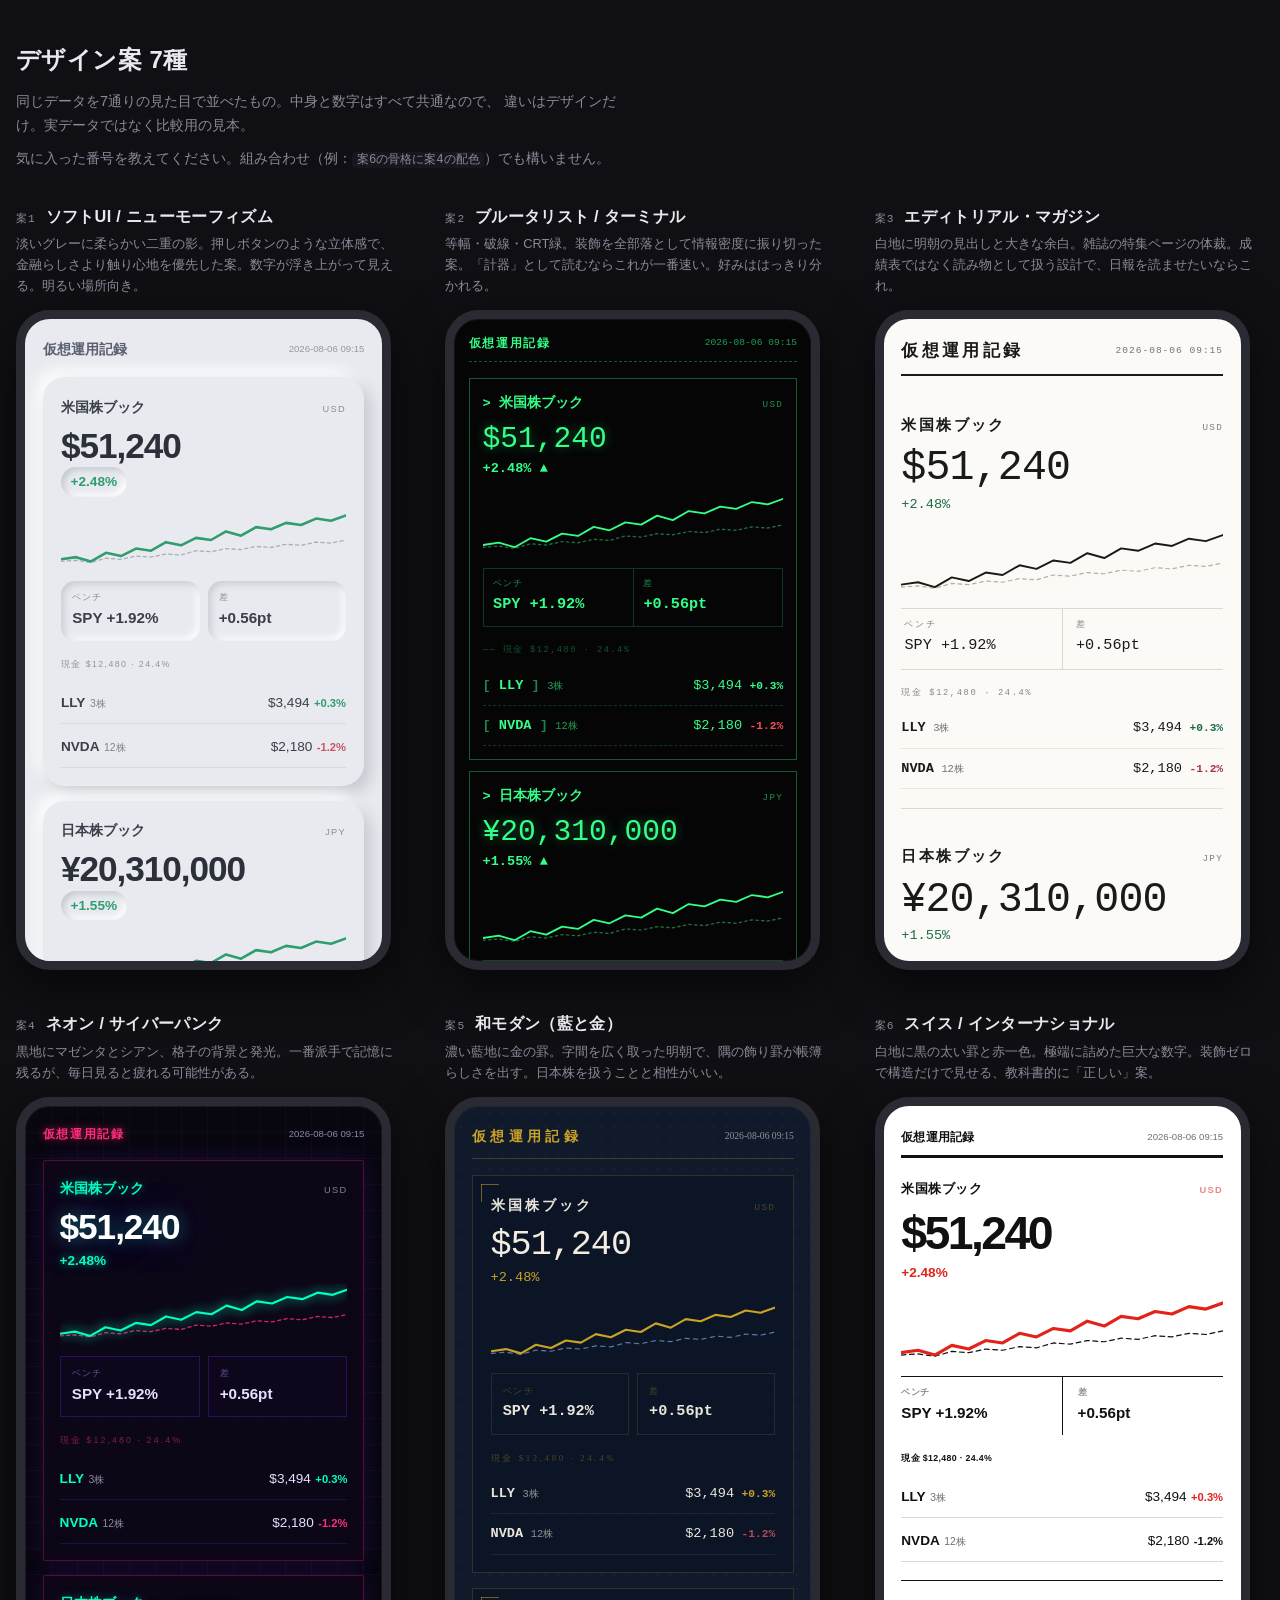
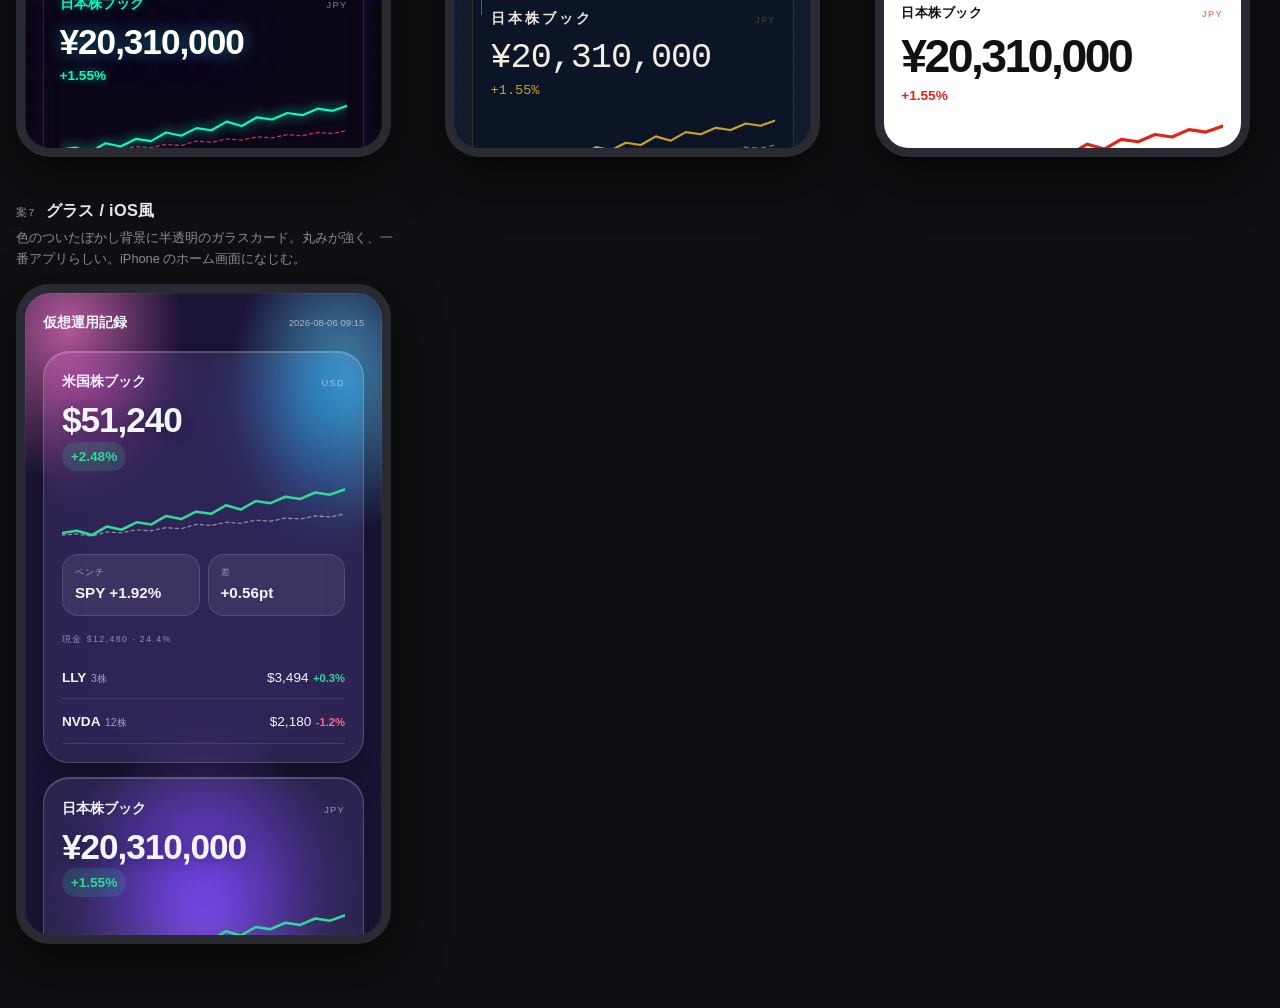
==== docs/mockups.html @ e5bb5956 "デザイン案7種の比較ページを追加 docs/mockups.html。同じデータを7通りの見た目で並べ、デザインだけを 比べられるようにした。単発で見ても判断しづらいため。  ソフトUI / ブルータ" ====
<!DOCTYPE html>
<html lang="ja">
<head>
<meta charset="utf-8">
<meta name="viewport" content="width=device-width, initial-scale=1, viewport-fit=cover">
<title>デザイン案 7種 — 仮想運用記録</title>
<meta name="color-scheme" content="dark">
<meta name="theme-color" content="#101014">
<style>
/* ===== ギャラリーの外枠。中身の7案とは配色を分けて中立にする ===== */
:root{
  --g-bg:#101014; --g-card:#17171d; --g-line:#26262f; --g-tx:#e8e8ee; --g-dim:#8a8a99;
  --g-sans:-apple-system,BlinkMacSystemFont,"Segoe UI","Hiragino Sans","Yu Gothic UI","Noto Sans JP",sans-serif;
  --g-mono:ui-monospace,SFMono-Regular,"SF Mono","Cascadia Mono",Consolas,monospace;
}
*{box-sizing:border-box}
body{margin:0;padding:0 1rem 4rem;background:var(--g-bg);color:var(--g-tx);font-family:var(--g-sans);line-height:1.7}
.wrap{max-width:78rem;margin-inline:auto}
.intro{padding:2.5rem 0 1.5rem;max-width:38rem}
.intro h1{margin:0 0 .5rem;font-size:1.5rem;letter-spacing:.02em}
.intro p{margin:.5rem 0;color:var(--g-dim);font-size:.9rem}
.intro code{font-family:var(--g-mono);font-size:.85em;background:var(--g-card);padding:.1em .4em;border-radius:4px}

.gal{display:grid;gap:2.5rem;grid-template-columns:repeat(auto-fill,minmax(340px,1fr));align-items:start}
.demo{min-width:0}
.demo-h{display:flex;align-items:baseline;gap:.6rem;margin-bottom:.15rem}
.demo-n{font-family:var(--g-mono);font-size:.7rem;color:var(--g-dim);letter-spacing:.1em}
.demo-h h2{margin:0;font-size:1.02rem;letter-spacing:.02em}
.demo>p{margin:.1rem 0 .9rem;font-size:.8rem;color:var(--g-dim);line-height:1.65}

/* 端末枠。中立のグレーにして各案の配色と干渉させない */
.frame{
  width:100%;max-width:375px;height:660px;overflow:hidden;
  border:9px solid #2a2a33;border-radius:34px;
  box-shadow:0 18px 50px #0009, inset 0 0 0 1px #ffffff0d;
}
.frame>.app{width:100%;height:100%;overflow-y:auto;scrollbar-width:none}
.frame>.app::-webkit-scrollbar{display:none}

/* ===== 全案で共通の骨格（見た目は各案のCSSが決める） ===== */
.app{padding:1.1rem}
.top{display:flex;align-items:center;justify-content:space-between;gap:.6rem;margin-bottom:1rem}
.ttl{font-size:.9rem;font-weight:650}
.sub{font-size:.6rem;opacity:.6}
.card{margin-bottom:.9rem}
.row{display:flex;align-items:baseline;justify-content:space-between;gap:.5rem}
.bk{font-size:.85rem;font-weight:650}
.ccy{font-size:.58rem;opacity:.55;letter-spacing:.14em}
.val{font-size:2.2rem;font-weight:700;letter-spacing:-.03em;font-variant-numeric:tabular-nums;line-height:1.1;margin:.5rem 0 .1rem}
.chg{font-size:.85rem;font-weight:650;font-variant-numeric:tabular-nums}
.spark{display:block;width:100%;height:auto;margin:.8rem 0 .5rem}
.spark path{fill:none;stroke-linejoin:round;stroke-linecap:round}
.stats{display:grid;grid-template-columns:1fr 1fr;gap:.5rem;margin:.7rem 0}
.st .k{font-size:.55rem;letter-spacing:.12em;opacity:.55;text-transform:uppercase}
.st .v{font-size:.95rem;font-weight:650;font-variant-numeric:tabular-nums}
.hl{font-size:.55rem;letter-spacing:.16em;opacity:.5;margin:1rem 0 .5rem;text-transform:uppercase}
.pos{display:flex;align-items:baseline;justify-content:space-between;gap:.5rem;padding:.5rem 0;font-variant-numeric:tabular-nums}
.pos .tk{font-weight:650;font-size:.85rem}
.pos .qt{font-size:.65rem;opacity:.6}
.pos .mv{font-size:.85rem}
.pos .pl{font-size:.7rem;font-weight:650}
.up{color:var(--up)} .dn{color:var(--dn)}

/* =========================================================
   案1 ソフトUI / ニューモーフィズム
   ========================================================= */
.m1{--up:#2f9e6e;--dn:#c95466;background:#e8eaef;color:#3a3f4b;
    font-family:-apple-system,"Hiragino Sans","Yu Gothic UI","Noto Sans JP",sans-serif}
.m1 .top{color:#5a6070}
.m1 .card{background:#e8eaef;border-radius:22px;padding:1.15rem;
  box-shadow:7px 7px 16px #c5c8d0, -7px -7px 16px #ffffff}
.m1 .val{color:#2b303b}
.m1 .chg{display:inline-block;padding:.2rem .6rem;border-radius:999px;background:#e8eaef;
  box-shadow:inset 3px 3px 6px #c5c8d0, inset -3px -3px 6px #fff;color:var(--up)}
.m1 .spark path.a{stroke:var(--up);stroke-width:2.4}
.m1 .spark path.b{stroke:#a8adba;stroke-width:1.2;stroke-dasharray:3 3}
.m1 .st{background:#e8eaef;border-radius:14px;padding:.6rem .7rem;
  box-shadow:inset 3px 3px 7px #c9ccd4, inset -3px -3px 7px #fff}
.m1 .pos{border-bottom:1px solid #d6d9e0}

/* =========================================================
   案2 ブルータリスト / ターミナル
   ========================================================= */
.m2{--up:#33ff88;--dn:#ff4d5e;background:#050505;color:#33ff88;
    font-family:ui-monospace,SFMono-Regular,"Cascadia Mono",Consolas,monospace}
.m2 .app{padding:.9rem}
.m2 .top{border-bottom:1px dashed #33ff8855;padding-bottom:.5rem}
.m2 .ttl{letter-spacing:.14em;text-transform:uppercase;font-size:.72rem}
.m2 .card{border:1px solid #33ff8855;padding:.8rem;margin-bottom:.7rem}
.m2 .bk::before{content:"> "}
.m2 .val{font-size:1.85rem;font-weight:400;letter-spacing:0;text-shadow:0 0 12px #33ff8866}
.m2 .chg{color:var(--up)}
.m2 .chg::after{content:" ▲"}
.m2 .spark path.a{stroke:var(--up);stroke-width:1.6}
.m2 .spark path.b{stroke:#1f6b45;stroke-width:1.2;stroke-dasharray:2 3}
.m2 .stats{gap:0;border:1px solid #33ff8833}
.m2 .st{padding:.5rem .6rem}
.m2 .st+.st{border-left:1px solid #33ff8833}
.m2 .hl{color:#33ff8899}
.m2 .hl::before{content:"── "}
.m2 .pos{border-bottom:1px dashed #33ff8833;font-size:.78rem}
.m2 .pos .tk::before{content:"[ ";opacity:.5}
.m2 .pos .tk::after{content:" ]";opacity:.5}

/* =========================================================
   案3 エディトリアル・マガジン（明るい）
   ========================================================= */
.m3{--up:#1a6b4a;--dn:#a8323f;background:#fbfaf7;color:#1a1a18;
    font-family:"Hiragino Mincho ProN","Yu Mincho","Noto Serif JP",serif}
.m3 .top{border-bottom:2px solid #1a1a18;padding-bottom:.55rem}
.m3 .ttl{font-size:1.05rem;letter-spacing:.2em}
.m3 .sub{font-family:ui-monospace,Consolas,monospace;letter-spacing:.1em}
.m3 .card{padding:1.2rem 0;border-bottom:1px solid #dcd8cf}
.m3 .bk{font-size:.95rem;letter-spacing:.16em}
.m3 .ccy{font-family:ui-monospace,Consolas,monospace}
.m3 .val{font-size:2.6rem;font-weight:400;letter-spacing:-.02em;
  font-family:ui-monospace,"SF Mono",Consolas,monospace}
.m3 .chg{color:var(--up);font-family:ui-monospace,Consolas,monospace;font-weight:400}
.m3 .spark path.a{stroke:#1a1a18;stroke-width:1.6}
.m3 .spark path.b{stroke:#b6b0a4;stroke-width:1;stroke-dasharray:3 3}
.m3 .stats{border-top:1px solid #dcd8cf;border-bottom:1px solid #dcd8cf;gap:0}
.m3 .st{padding:.6rem .2rem}
.m3 .st+.st{border-left:1px solid #dcd8cf;padding-left:.8rem}
.m3 .st .k,.m3 .hl{font-family:ui-monospace,Consolas,monospace;letter-spacing:.18em}
.m3 .st .v{font-family:ui-monospace,Consolas,monospace;font-weight:400}
.m3 .pos{border-bottom:1px solid #ebe7de;font-family:ui-monospace,Consolas,monospace;font-size:.78rem}

/* =========================================================
   案4 ネオン / サイバーパンク
   ========================================================= */
.m4{--up:#00ffc3;--dn:#ff2d78;background:#08060f;color:#e6e0ff;
    font-family:-apple-system,"Segoe UI","Hiragino Sans","Noto Sans JP",sans-serif;
    background-image:linear-gradient(#7b2dff12 1px,transparent 1px),linear-gradient(90deg,#7b2dff12 1px,transparent 1px);
    background-size:26px 26px}
.m4 .ttl{color:#ff2d78;text-shadow:0 0 10px #ff2d7899;letter-spacing:.14em;text-transform:uppercase;font-size:.75rem}
.m4 .card{border:1px solid #ff2d7844;border-radius:2px;padding:1rem;background:#0d0819cc;
  box-shadow:0 0 24px #7b2dff26, inset 0 0 30px #ff2d7808}
.m4 .bk{color:#00ffc3;text-shadow:0 0 8px #00ffc366}
.m4 .val{color:#fff;text-shadow:0 0 18px #00ffc366,0 0 40px #7b2dff66}
.m4 .chg{color:var(--up);text-shadow:0 0 10px #00ffc399}
.m4 .spark path.a{stroke:var(--up);stroke-width:2;filter:drop-shadow(0 0 5px #00ffc3)}
.m4 .spark path.b{stroke:#ff2d78;stroke-width:1.2;stroke-dasharray:3 3;opacity:.8}
.m4 .st{border:1px solid #7b2dff44;padding:.55rem .7rem;background:#12082199}
.m4 .st .k{color:#a98cff}
.m4 .hl{color:#ff2d78;letter-spacing:.24em}
.m4 .pos{border-bottom:1px solid #7b2dff33}
.m4 .pos .tk{color:#00ffc3}

/* =========================================================
   案5 和モダン（藍と金）
   ========================================================= */
.m5{--up:#c9a227;--dn:#b5495b;background:#101a2b;color:#e9e5da;
    font-family:"Hiragino Mincho ProN","Yu Mincho","Noto Serif JP",serif;
    background-image:radial-gradient(#ffffff08 1px,transparent 1px);background-size:14px 14px}
.m5 .top{border-bottom:1px solid #c9a22740;padding-bottom:.6rem}
.m5 .ttl{letter-spacing:.3em;font-size:.9rem;color:#c9a227}
.m5 .card{border:1px solid #c9a22733;padding:1.1rem;background:#0b1524cc;position:relative}
.m5 .card::before{content:"";position:absolute;top:8px;left:8px;width:18px;height:1px;background:#c9a22788}
.m5 .card::after{content:"";position:absolute;top:8px;left:8px;width:1px;height:18px;background:#c9a22788}
.m5 .bk{letter-spacing:.22em;font-size:.9rem}
.m5 .ccy{font-family:ui-monospace,Consolas,monospace;color:#c9a22799}
.m5 .val{font-family:ui-monospace,"SF Mono",Consolas,monospace;font-weight:400;color:#f2ede0}
.m5 .chg{color:var(--up);font-family:ui-monospace,Consolas,monospace;font-weight:400}
.m5 .spark path.a{stroke:#c9a227;stroke-width:2}
.m5 .spark path.b{stroke:#5b7ba6;stroke-width:1.1;stroke-dasharray:4 4}
.m5 .st{border:1px solid #c9a22726;padding:.6rem .7rem}
.m5 .st .k{color:#c9a22799;letter-spacing:.2em}
.m5 .st .v,.m5 .pos{font-family:ui-monospace,Consolas,monospace}
.m5 .hl{color:#c9a227aa;letter-spacing:.3em}
.m5 .pos{border-bottom:1px solid #c9a2271f;font-size:.78rem}

/* =========================================================
   案6 スイス / インターナショナル
   ========================================================= */
.m6{--up:#e2231a;--dn:#111;background:#fff;color:#111;
    font-family:-apple-system,"Helvetica Neue",Helvetica,"Hiragino Sans","Noto Sans JP",Arial,sans-serif}
.m6 .app{padding:1.3rem 1.1rem}
.m6 .top{border-bottom:3px solid #111;padding-bottom:.4rem;margin-bottom:1.3rem}
.m6 .ttl{font-size:.78rem;font-weight:700;letter-spacing:.02em;text-transform:uppercase}
.m6 .sub{font-weight:500}
.m6 .card{border-bottom:1px solid #111;padding-bottom:1.1rem;margin-bottom:1.3rem}
.m6 .bk{font-size:.8rem;font-weight:700;text-transform:uppercase;letter-spacing:.04em}
.m6 .ccy{font-weight:700;color:var(--up)}
.m6 .val{font-size:2.9rem;font-weight:700;letter-spacing:-.055em}
.m6 .chg{color:var(--up);font-weight:700}
.m6 .spark path.a{stroke:var(--up);stroke-width:2.6}
.m6 .spark path.b{stroke:#111;stroke-width:1;stroke-dasharray:4 3}
.m6 .stats{gap:0;border-top:1px solid #111}
.m6 .st{padding:.55rem 0}
.m6 .st+.st{padding-left:.9rem;border-left:1px solid #111}
.m6 .st .k{font-weight:700;opacity:1;color:#8a8a8a;letter-spacing:.04em}
.m6 .st .v{font-weight:700}
.m6 .hl{font-weight:700;color:#111;opacity:1;letter-spacing:.04em}
.m6 .pos{border-bottom:1px solid #d8d8d8}
.m6 .pos .tk{font-weight:700}

/* =========================================================
   案7 グラス / iOS風
   ========================================================= */
.m7{--up:#30d998;--dn:#ff6b81;color:#f2f4ff;
    font-family:-apple-system,BlinkMacSystemFont,"SF Pro Text","Hiragino Sans","Noto Sans JP",sans-serif;
    background:#1b1436;
    background-image:radial-gradient(46% 34% at 12% 6%,#ff7ac8aa,transparent 70%),
                     radial-gradient(44% 34% at 88% 14%,#5ad1ffaa,transparent 70%),
                     radial-gradient(52% 40% at 50% 96%,#8b5cffaa,transparent 72%)}
.m7 .card{background:#ffffff14;border:1px solid #ffffff2e;border-radius:26px;padding:1.15rem;
  backdrop-filter:blur(22px) saturate(1.6);-webkit-backdrop-filter:blur(22px) saturate(1.6);
  box-shadow:0 10px 34px #0000004d, inset 0 1px 0 #ffffff33}
.m7 .val{text-shadow:0 2px 14px #0000004d}
.m7 .chg{display:inline-block;padding:.18rem .55rem;border-radius:999px;background:#30d99826;color:var(--up)}
.m7 .spark path.a{stroke:var(--up);stroke-width:2.4}
.m7 .spark path.b{stroke:#ffffff77;stroke-width:1.2;stroke-dasharray:3 3}
.m7 .st{background:#ffffff12;border:1px solid #ffffff1f;border-radius:16px;padding:.6rem .75rem}
.m7 .pos{border-bottom:1px solid #ffffff1a}

@media(max-width:700px){
  .gal{grid-template-columns:1fr}
  .frame{height:620px;margin-inline:auto}
}
</style>
</head>
<body>
<div class="wrap">

<div class="intro">
  <h1>デザイン案 7種</h1>
  <p>同じデータを7通りの見た目で並べたもの。中身と数字はすべて共通なので、
     違いはデザインだけ。実データではなく比較用の見本。</p>
  <p>気に入った番号を教えてください。組み合わせ（例：<code>案6の骨格に案4の配色</code>）でも構いません。</p>
</div>

<div class="gal" id="gal"></div>

</div>

<script>
/* 骨格は全案で共通。各案は CSS だけで見た目を変えている */
const A = "M0 46 L14 44 L28 48 L42 40 L56 43 L70 36 L84 38 L98 30 L112 33 L126 26 L140 28 L154 20 L168 24 L182 16 L196 18 L210 12 L224 14 L238 8 L252 10 L266 5";
const B = "M0 48 L14 47 L28 49 L42 45 L56 46 L70 43 L84 44 L98 41 L112 42 L126 38 L140 39 L154 36 L168 37 L182 34 L196 35 L210 32 L224 33 L238 30 L252 31 L266 28";

const DESIGNS = [
  ["ソフトUI / ニューモーフィズム",
   "淡いグレーに柔らかい二重の影。押しボタンのような立体感で、金融らしさより触り心地を優先した案。数字が浮き上がって見える。明るい場所向き。"],
  ["ブルータリスト / ターミナル",
   "等幅・破線・CRT緑。装飾を全部落として情報密度に振り切った案。「計器」として読むならこれが一番速い。好みははっきり分かれる。"],
  ["エディトリアル・マガジン",
   "白地に明朝の見出しと大きな余白。雑誌の特集ページの体裁。成績表ではなく読み物として扱う設計で、日報を読ませたいならこれ。"],
  ["ネオン / サイバーパンク",
   "黒地にマゼンタとシアン、格子の背景と発光。一番派手で記憶に残るが、毎日見ると疲れる可能性がある。"],
  ["和モダン（藍と金）",
   "濃い藍地に金の罫。字間を広く取った明朝で、隅の飾り罫が帳簿らしさを出す。日本株を扱うことと相性がいい。"],
  ["スイス / インターナショナル",
   "白地に黒の太い罫と赤一色。極端に詰めた巨大な数字。装飾ゼロで構造だけで見せる、教科書的に「正しい」案。"],
  ["グラス / iOS風",
   "色のついたぼかし背景に半透明のガラスカード。丸みが強く、一番アプリらしい。iPhone のホーム画面になじむ。"],
];

function card(book, ccy, val, chg, bench, diff, cash, cashPct, holds) {
  return `
  <div class="card">
    <div class="row"><span class="bk">${book}</span><span class="ccy">${ccy}</span></div>
    <div class="val">${val}</div>
    <div class="chg">${chg}</div>
    <svg class="spark" viewBox="0 0 266 56" preserveAspectRatio="none" aria-hidden="true">
      <path class="b" d="${B}"/><path class="a" d="${A}"/>
    </svg>
    <div class="stats">
      <div class="st"><div class="k">ベンチ</div><div class="v">${bench}</div></div>
      <div class="st"><div class="k">差</div><div class="v">${diff}</div></div>
    </div>
    <div class="hl">現金 ${cash} · ${cashPct}</div>
    ${holds.map(h => `
      <div class="pos">
        <span><span class="tk">${h[0]}</span> <span class="qt">${h[1]}</span></span>
        <span><span class="mv">${h[2]}</span> <span class="pl ${h[4]}">${h[3]}</span></span>
      </div>`).join("")}
  </div>`;
}

const APP = `
  <div class="top"><span class="ttl">仮想運用記録</span><span class="sub">2026-08-06 09:15</span></div>
  ${card("米国株ブック","USD","$51,240","+2.48%","SPY +1.92%","+0.56pt","$12,480","24.4%",
        [["LLY","3株","$3,494","+0.3%","up"],["NVDA","12株","$2,180","-1.2%","dn"]])}
  ${card("日本株ブック","JPY","¥20,310,000","+1.55%","1306.T +2.01%","-0.46pt","¥4,820,000","23.7%",
        [["7203.T","300株","¥875,550","+2.1%","up"],["4568.T","200株","¥500,000","-0.8%","dn"]])}
`;

document.getElementById("gal").innerHTML = DESIGNS.map((d, i) => `
  <section class="demo">
    <div class="demo-h"><span class="demo-n">案${i + 1}</span><h2>${d[0]}</h2></div>
    <p>${d[1]}</p>
    <div class="frame m${i + 1}"><div class="app">${APP}</div></div>
  </section>`).join("");
</script>
</body>
</html>
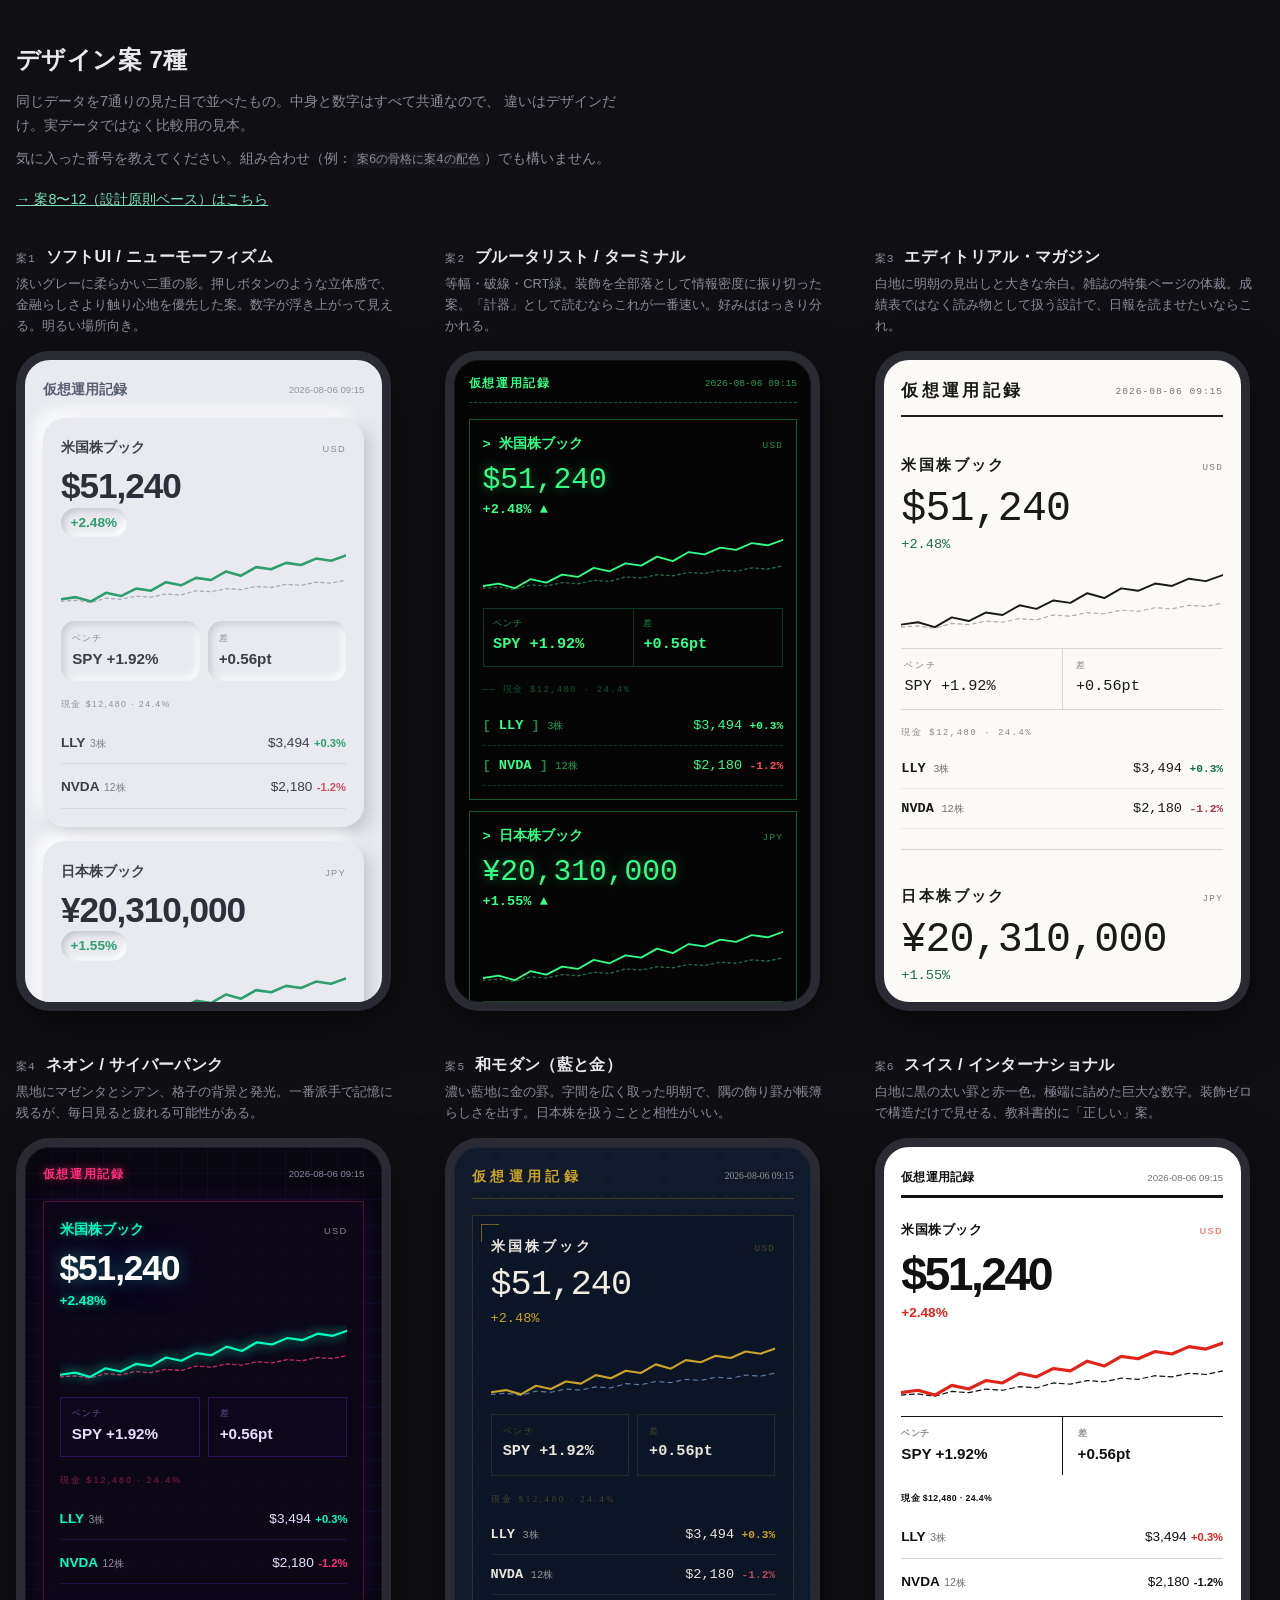
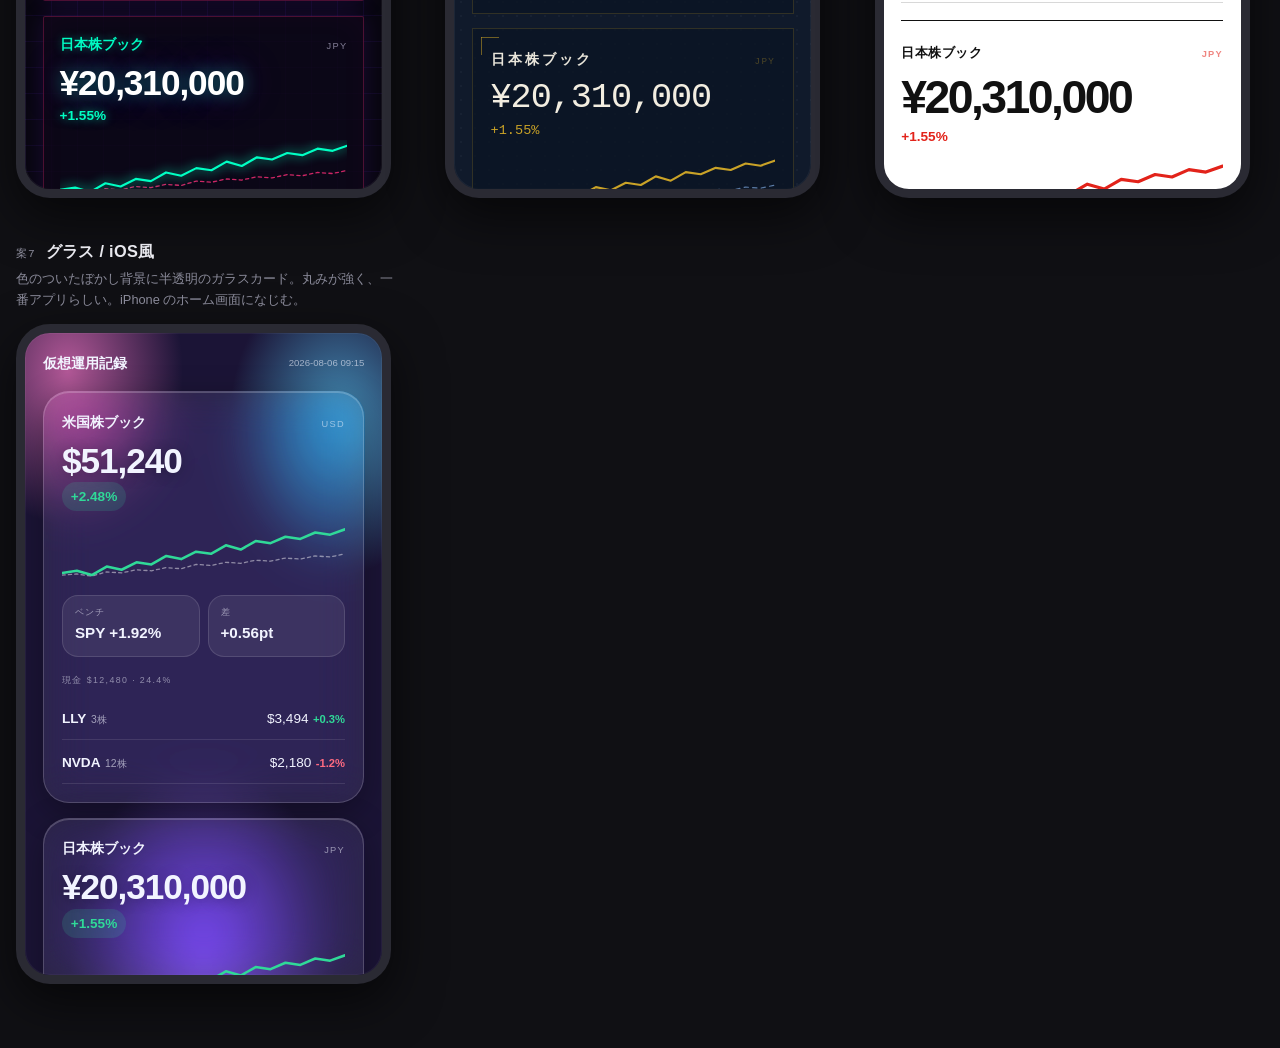
==== commit 0dc6763c: "設計原則ベースのデザイン案5種を追加 docs/mockups2.html。投資ダッシュボードのUX研究、Tufteのデータインク原則、 カームテクノロジー、2026年のUI潮流を調べたうえで、見た目" ====
--- a/docs/mockups.html
+++ b/docs/mockups.html
@@ -227,6 +227,7 @@
   <p>同じデータを7通りの見た目で並べたもの。中身と数字はすべて共通なので、
      違いはデザインだけ。実データではなく比較用の見本。</p>
   <p>気に入った番号を教えてください。組み合わせ（例：<code>案6の骨格に案4の配色</code>）でも構いません。</p>
+  <p style="margin-top:1rem"><a href="mockups2.html" style="color:#7ee0b8">→ 案8〜12（設計原則ベース）はこちら</a></p>
 </div>
 
 <div class="gal" id="gal"></div>
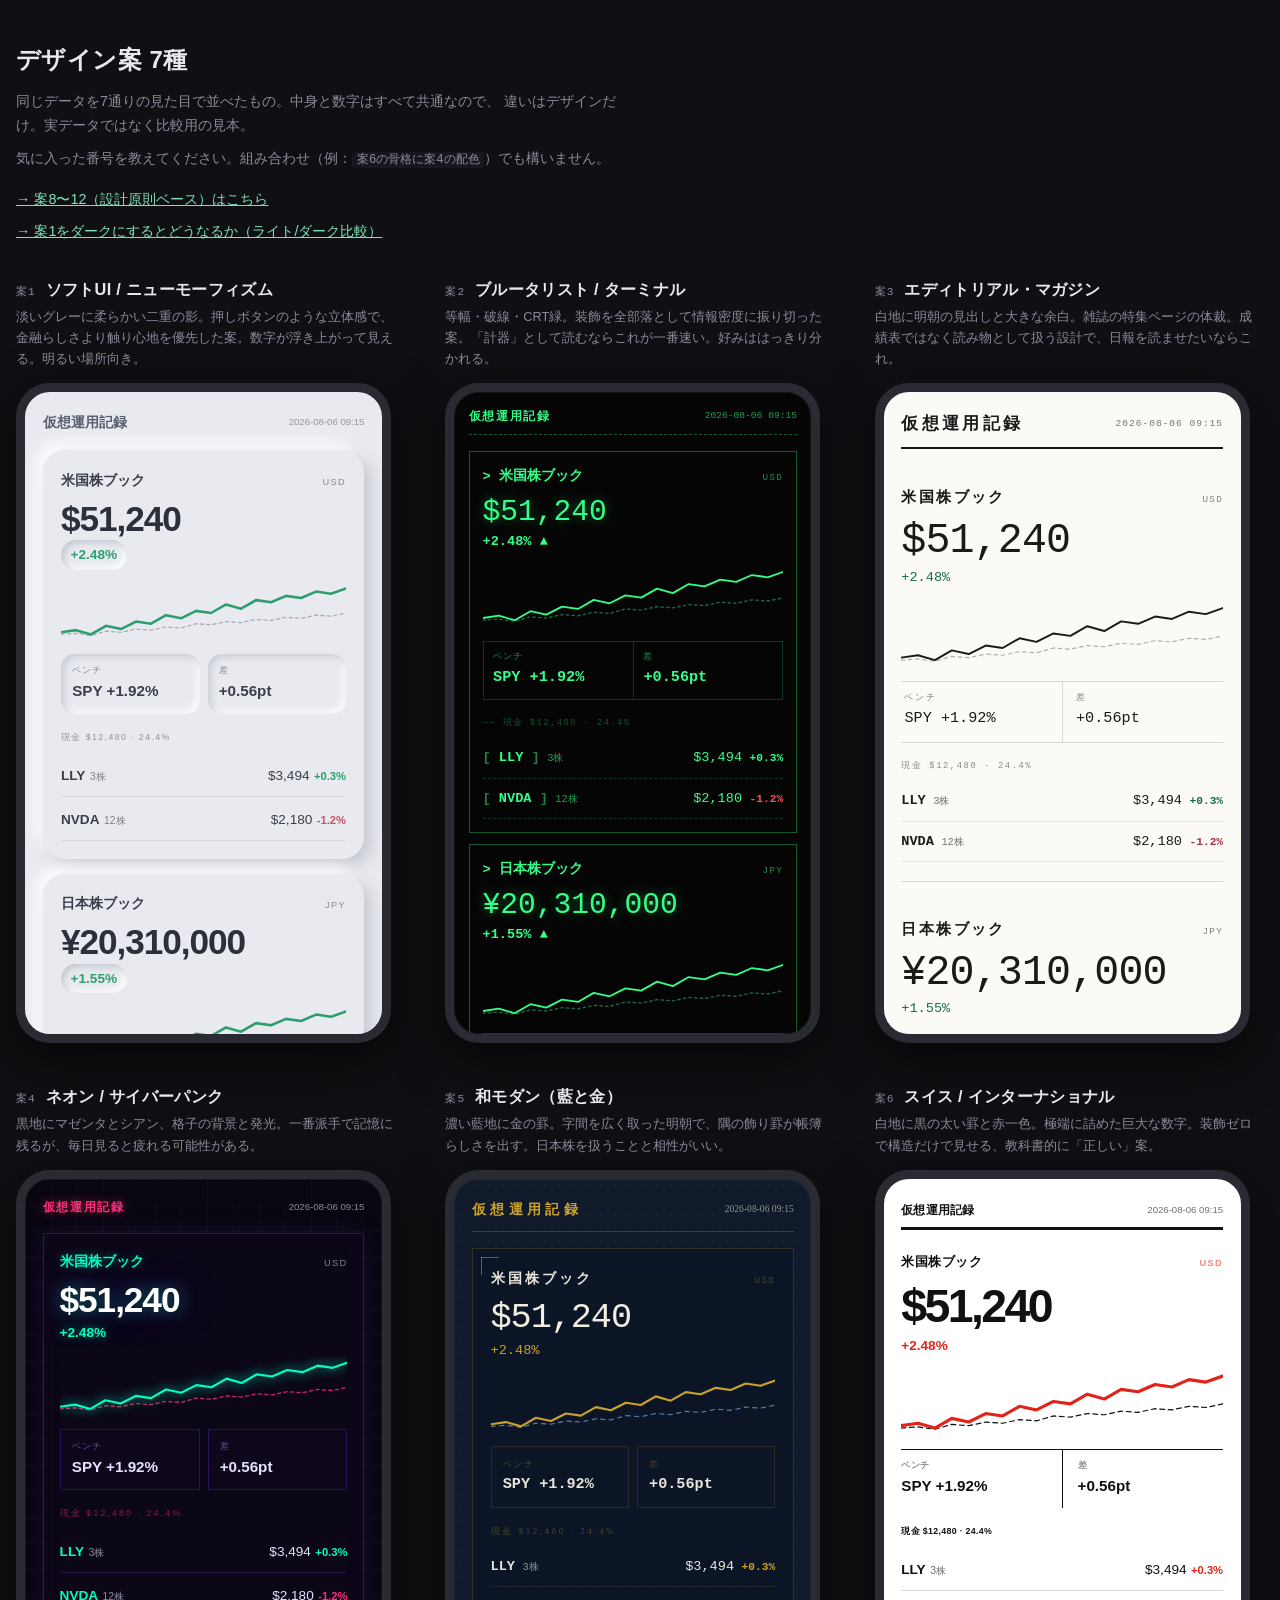
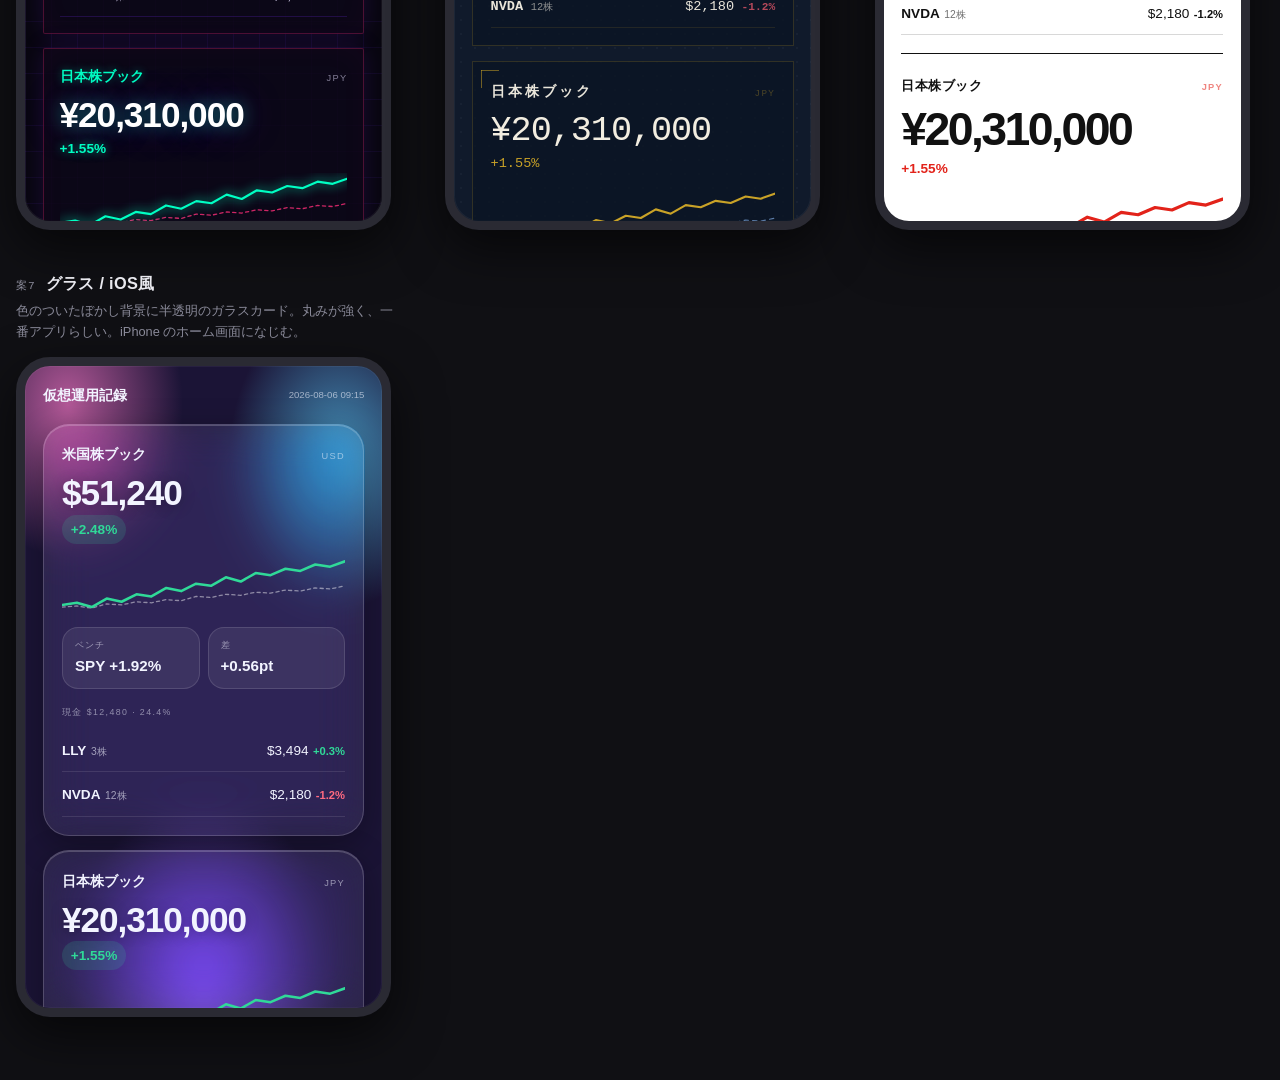
==== commit 50d9865c: "案1のダーク版を比較ページとして追加 docs/mockup1-dark.html。ライト（元）／中間グレー地のダーク／黒寄りのダーク の3つを並べた。  ニューモーフィズムは明るいハイライトと暗い影" ====
--- a/docs/mockups.html
+++ b/docs/mockups.html
@@ -228,6 +228,7 @@
      違いはデザインだけ。実データではなく比較用の見本。</p>
   <p>気に入った番号を教えてください。組み合わせ（例：<code>案6の骨格に案4の配色</code>）でも構いません。</p>
   <p style="margin-top:1rem"><a href="mockups2.html" style="color:#7ee0b8">→ 案8〜12（設計原則ベース）はこちら</a></p>
+  <p><a href="mockup1-dark.html" style="color:#7ee0b8">→ 案1をダークにするとどうなるか（ライト/ダーク比較）</a></p>
 </div>
 
 <div class="gal" id="gal"></div>
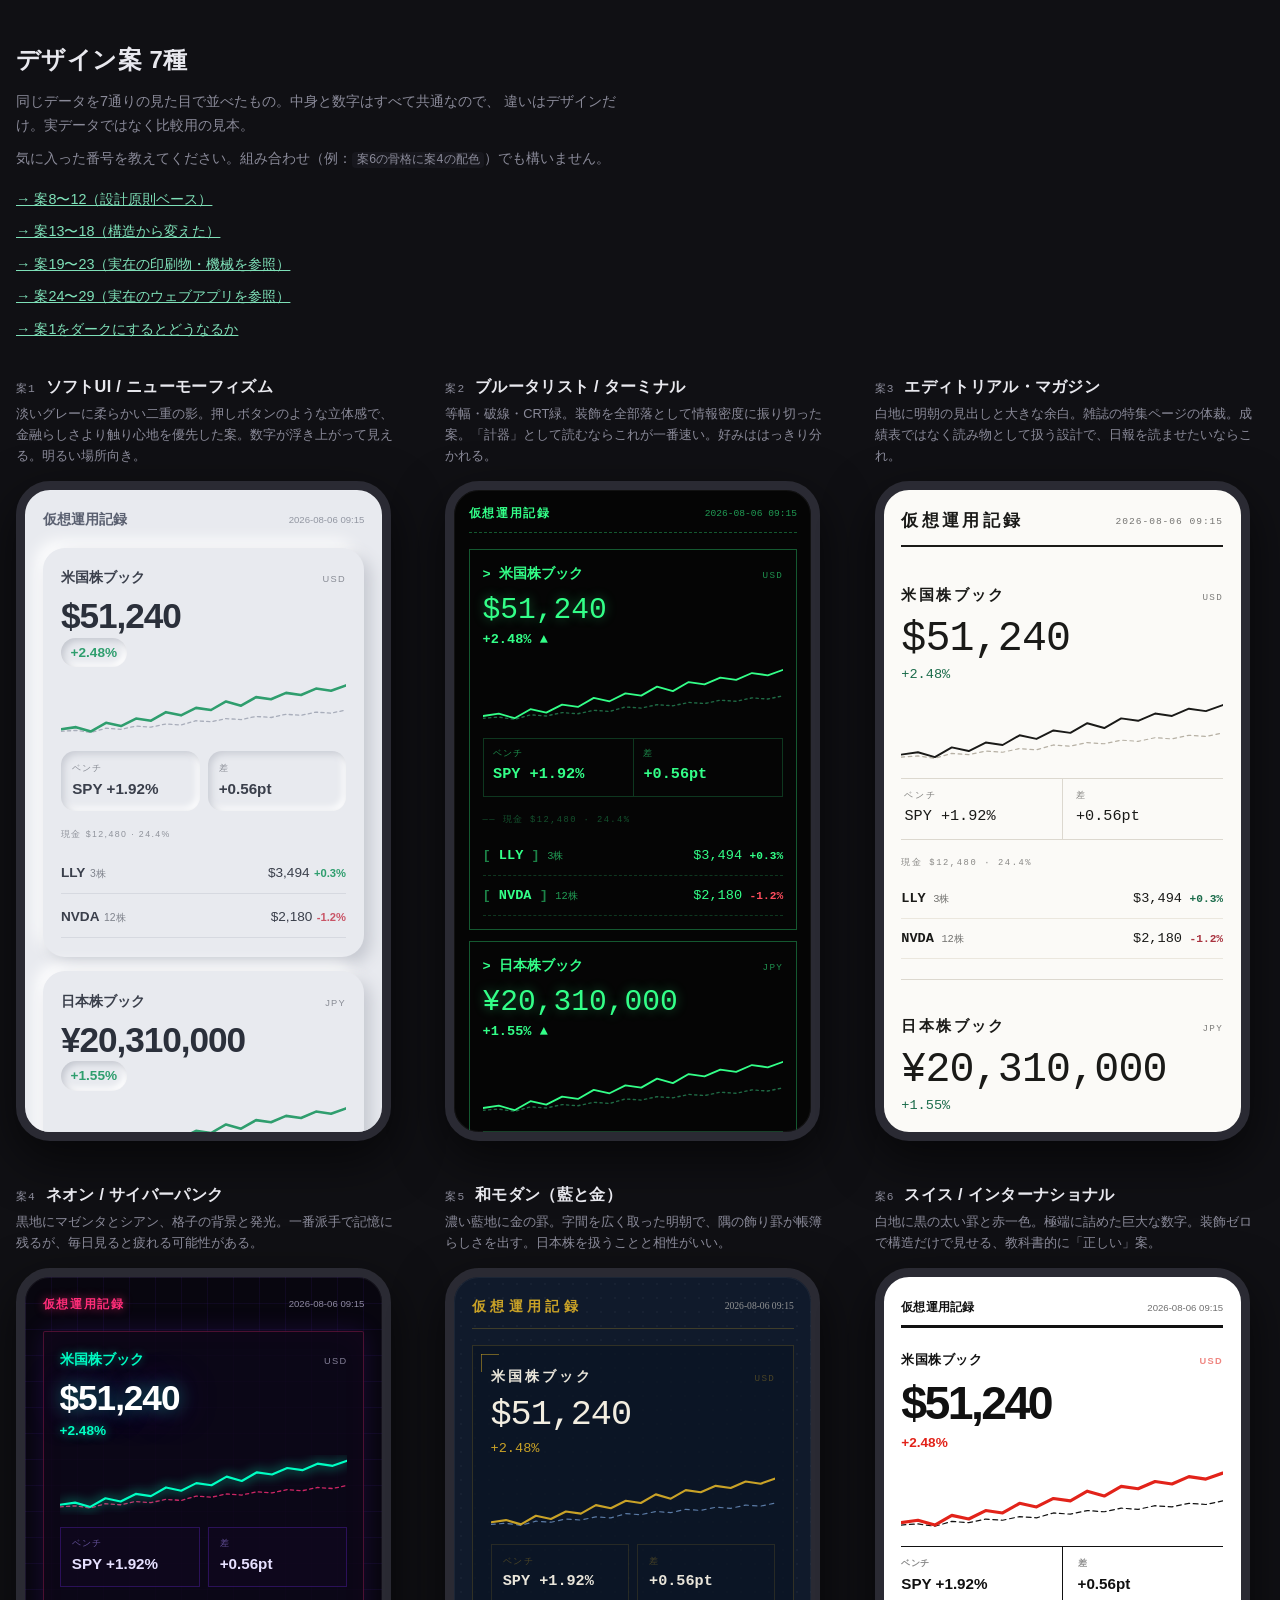
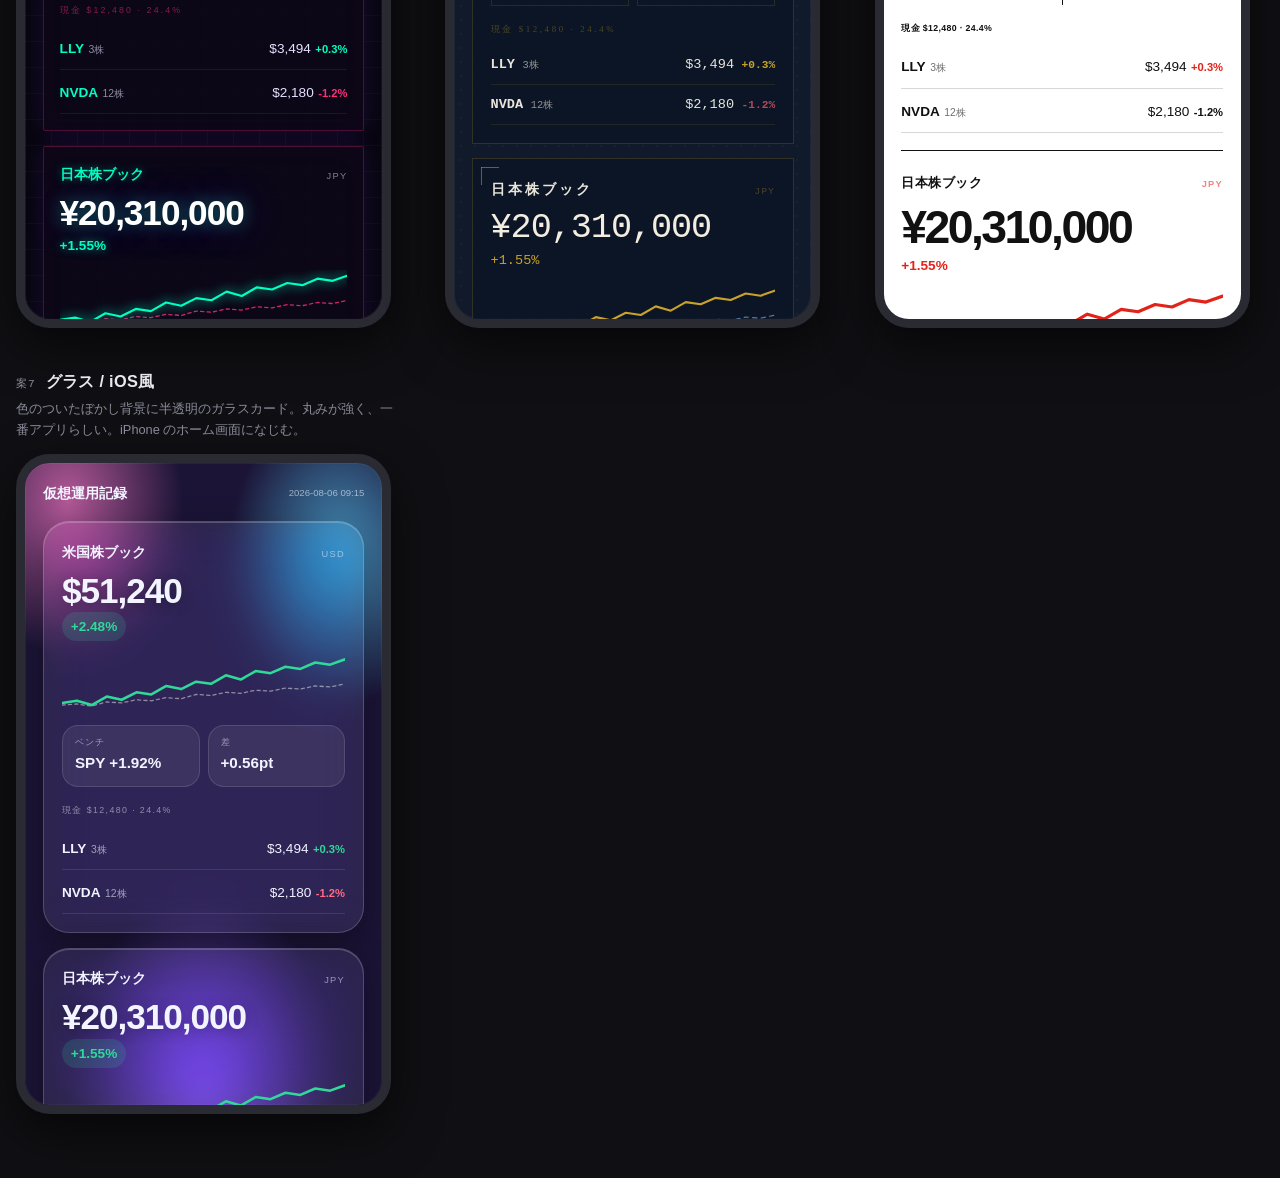
==== commit 9b611681: "実在物・実在アプリを参照したデザイン案を追加（19〜29） これまでの案が「AIが作った感」になっていた原因は、参照元が実在しないまま 今どきのUI部品を組み合わせていたことだと判断した。オーロラ状の" ====
--- a/docs/mockups.html
+++ b/docs/mockups.html
@@ -227,8 +227,11 @@
   <p>同じデータを7通りの見た目で並べたもの。中身と数字はすべて共通なので、
      違いはデザインだけ。実データではなく比較用の見本。</p>
   <p>気に入った番号を教えてください。組み合わせ（例：<code>案6の骨格に案4の配色</code>）でも構いません。</p>
-  <p style="margin-top:1rem"><a href="mockups2.html" style="color:#7ee0b8">→ 案8〜12（設計原則ベース）はこちら</a></p>
-  <p><a href="mockup1-dark.html" style="color:#7ee0b8">→ 案1をダークにするとどうなるか（ライト/ダーク比較）</a></p>
+  <p style="margin-top:1rem"><a href="mockups2.html" style="color:#7ee0b8">→ 案8〜12（設計原則ベース）</a></p>
+  <p><a href="mockups3.html" style="color:#7ee0b8">→ 案13〜18（構造から変えた）</a></p>
+  <p><a href="mockups4.html" style="color:#7ee0b8">→ 案19〜23（実在の印刷物・機械を参照）</a></p>
+  <p><a href="mockups5.html" style="color:#7ee0b8">→ 案24〜29（実在のウェブアプリを参照）</a></p>
+  <p><a href="mockup1-dark.html" style="color:#7ee0b8">→ 案1をダークにするとどうなるか</a></p>
 </div>
 
 <div class="gal" id="gal"></div>
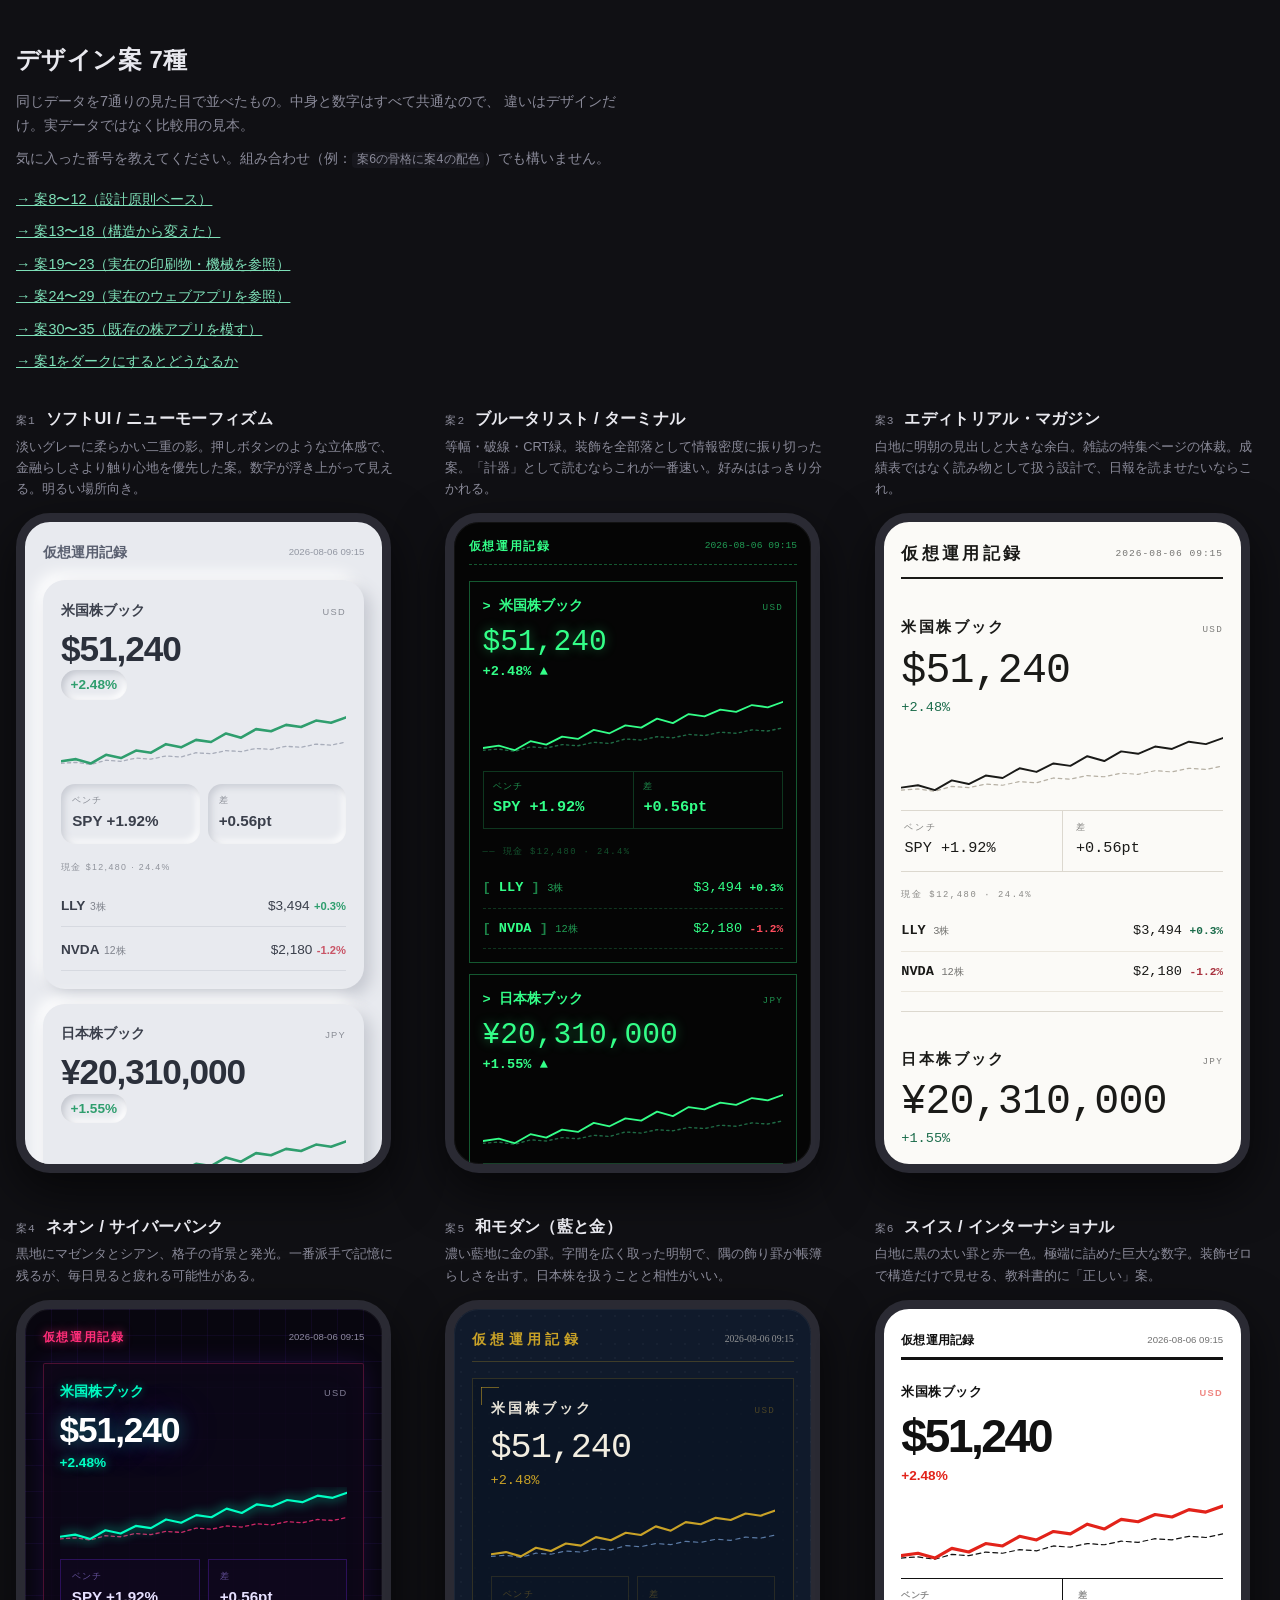
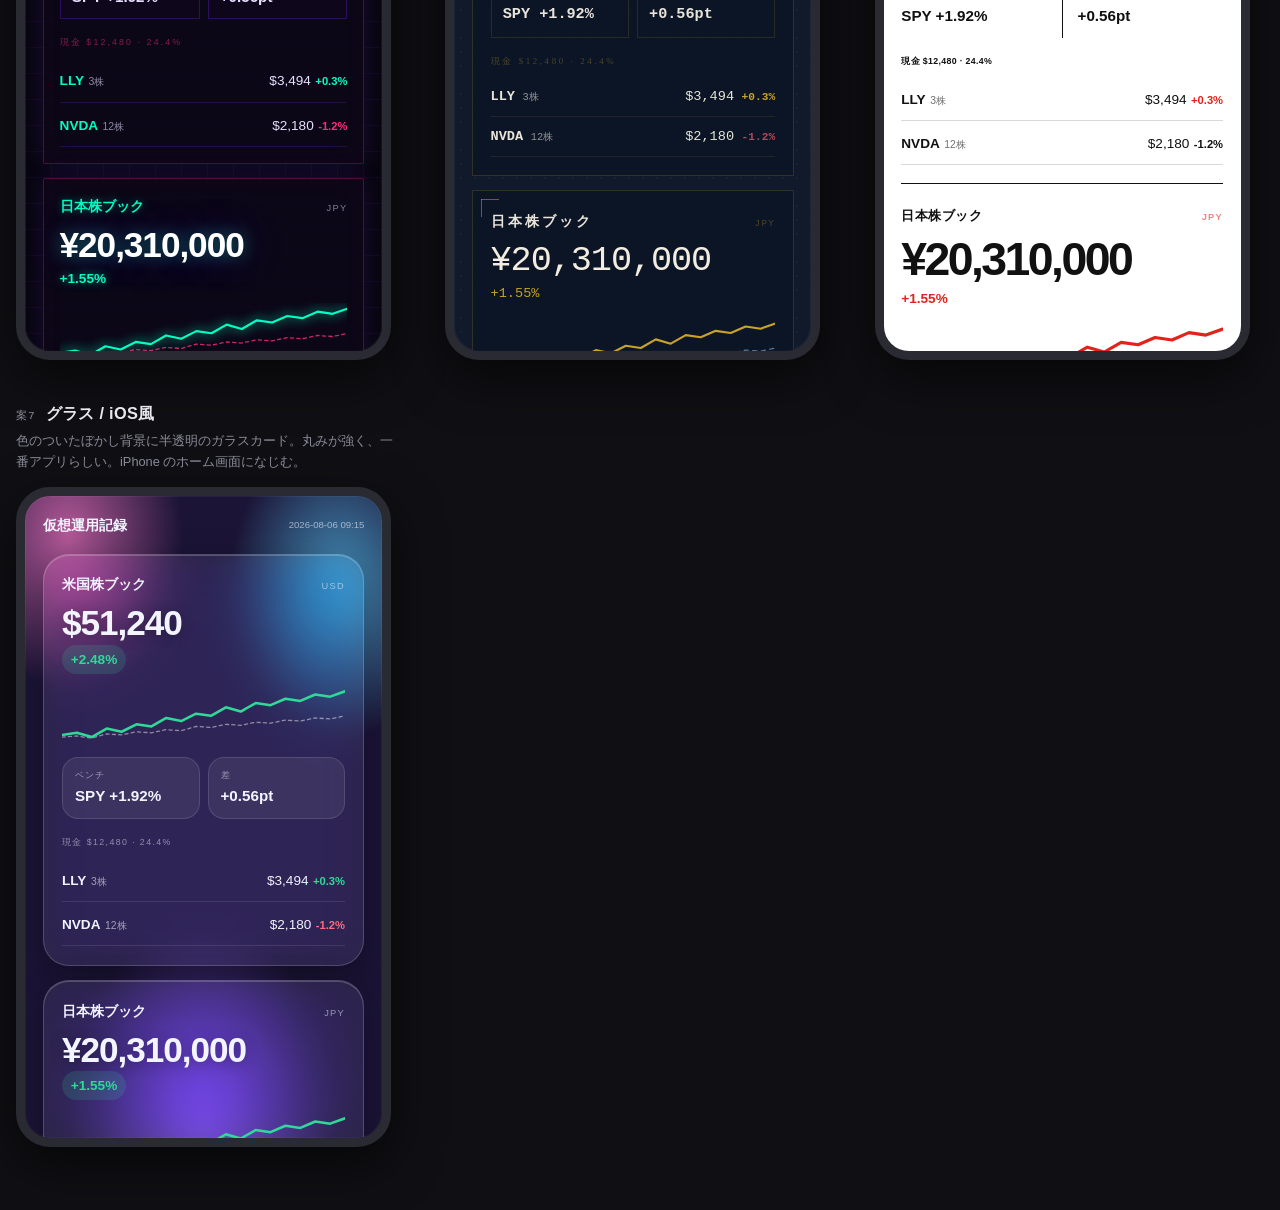
==== commit d44e8d3d: "既存の株アプリを模したデザイン案を追加（30〜35） docs/mockups6.html。楽天証券 iSPEED / SBI証券 / Webull・moomoo / TradingView / ロボ" ====
--- a/docs/mockups.html
+++ b/docs/mockups.html
@@ -231,6 +231,7 @@
   <p><a href="mockups3.html" style="color:#7ee0b8">→ 案13〜18（構造から変えた）</a></p>
   <p><a href="mockups4.html" style="color:#7ee0b8">→ 案19〜23（実在の印刷物・機械を参照）</a></p>
   <p><a href="mockups5.html" style="color:#7ee0b8">→ 案24〜29（実在のウェブアプリを参照）</a></p>
+  <p><a href="mockups6.html" style="color:#7ee0b8">→ 案30〜35（既存の株アプリを模す）</a></p>
   <p><a href="mockup1-dark.html" style="color:#7ee0b8">→ 案1をダークにするとどうなるか</a></p>
 </div>
 
